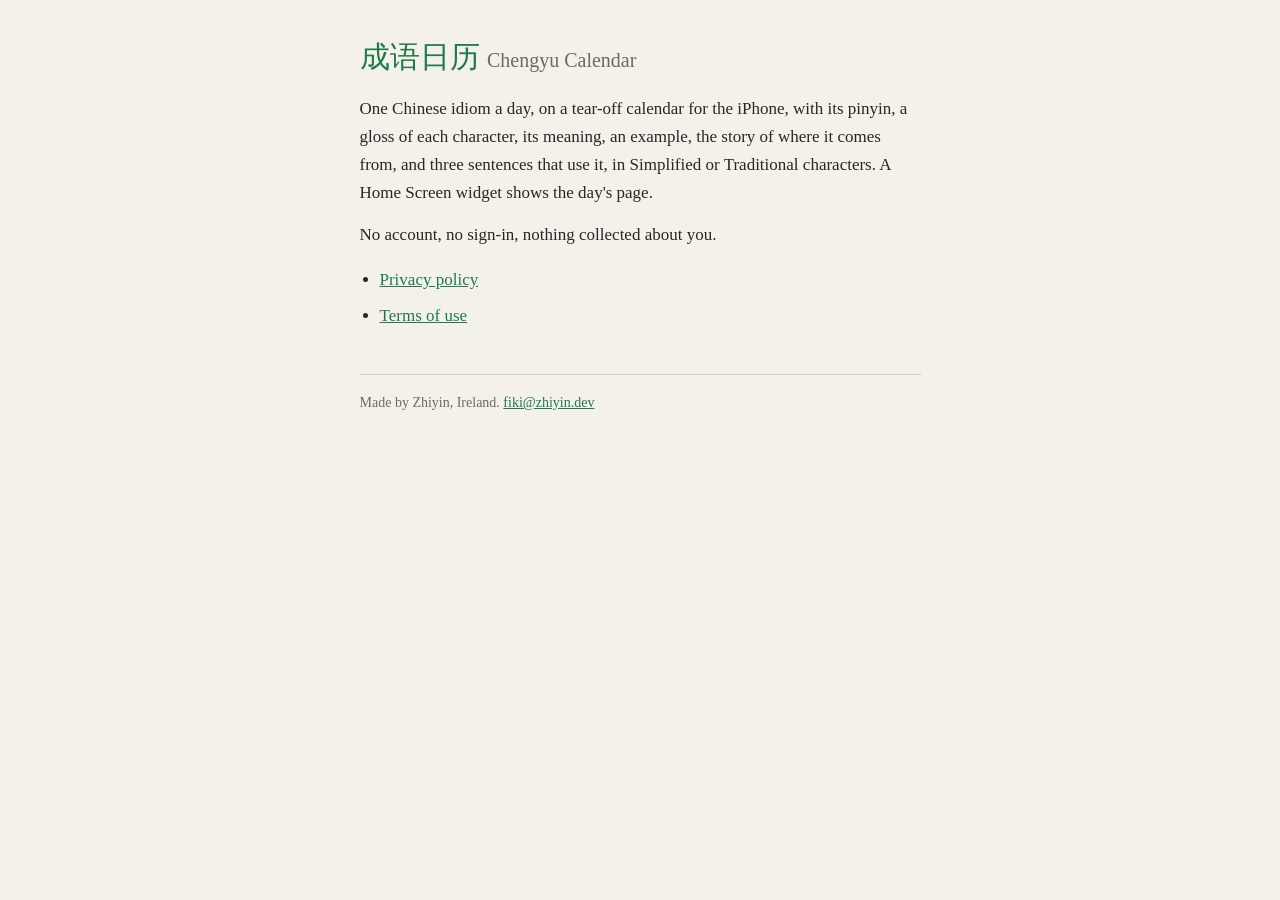
==== index.html @ 8fd307ae "Chengyu Calendar: privacy policy and terms of use" ====
<!doctype html><html lang="en"><head><meta charset="utf-8"><meta name="viewport" content="width=device-width,initial-scale=1"><title>Chengyu Calendar</title><style>
:root{--paper:#f4f1ea;--ink:#2a2723;--green:#1f7a4a;--rule:#d6cfbf;--muted:#6f695e}
body{background:var(--paper);color:var(--ink);font:17px/1.65 Georgia,"Times New Roman",serif;margin:0;padding:40px 20px}
main{max-width:66ch;margin:0 auto}
h1{font-weight:normal;font-size:30px;line-height:1.15;color:var(--green);margin:0 0 20px}
h2{font-weight:normal;font-size:21px;margin:30px 0 8px;color:var(--green)}
p{margin:0 0 14px} .note{color:var(--muted);font-style:italic}
ul{padding-left:20px} li{margin-bottom:8px}
a{color:var(--green)} nav{margin-bottom:28px;font-size:15px;color:var(--muted)} nav a{margin-right:16px}
footer{margin-top:44px;padding-top:16px;border-top:1px solid var(--rule);font-size:14px;color:var(--muted)}
</style></head><body><main>
<h1>成语日历 <span style="font-size:20px;color:var(--muted)">Chengyu Calendar</span></h1>
<p>One Chinese idiom a day, on a tear-off calendar for the iPhone, with its pinyin, a gloss of each character, its meaning, an example, the story of where it comes from, and three sentences that use it, in Simplified or Traditional characters. A Home Screen widget shows the day's page.</p>
<p>No account, no sign-in, nothing collected about you.</p>
<ul><li><a href="privacy/">Privacy policy</a></li><li><a href="terms/">Terms of use</a></li></ul>
<footer>Made by Zhiyin, Ireland. <a href="mailto:fiki@zhiyin.dev">fiki@zhiyin.dev</a></footer></main></body></html>
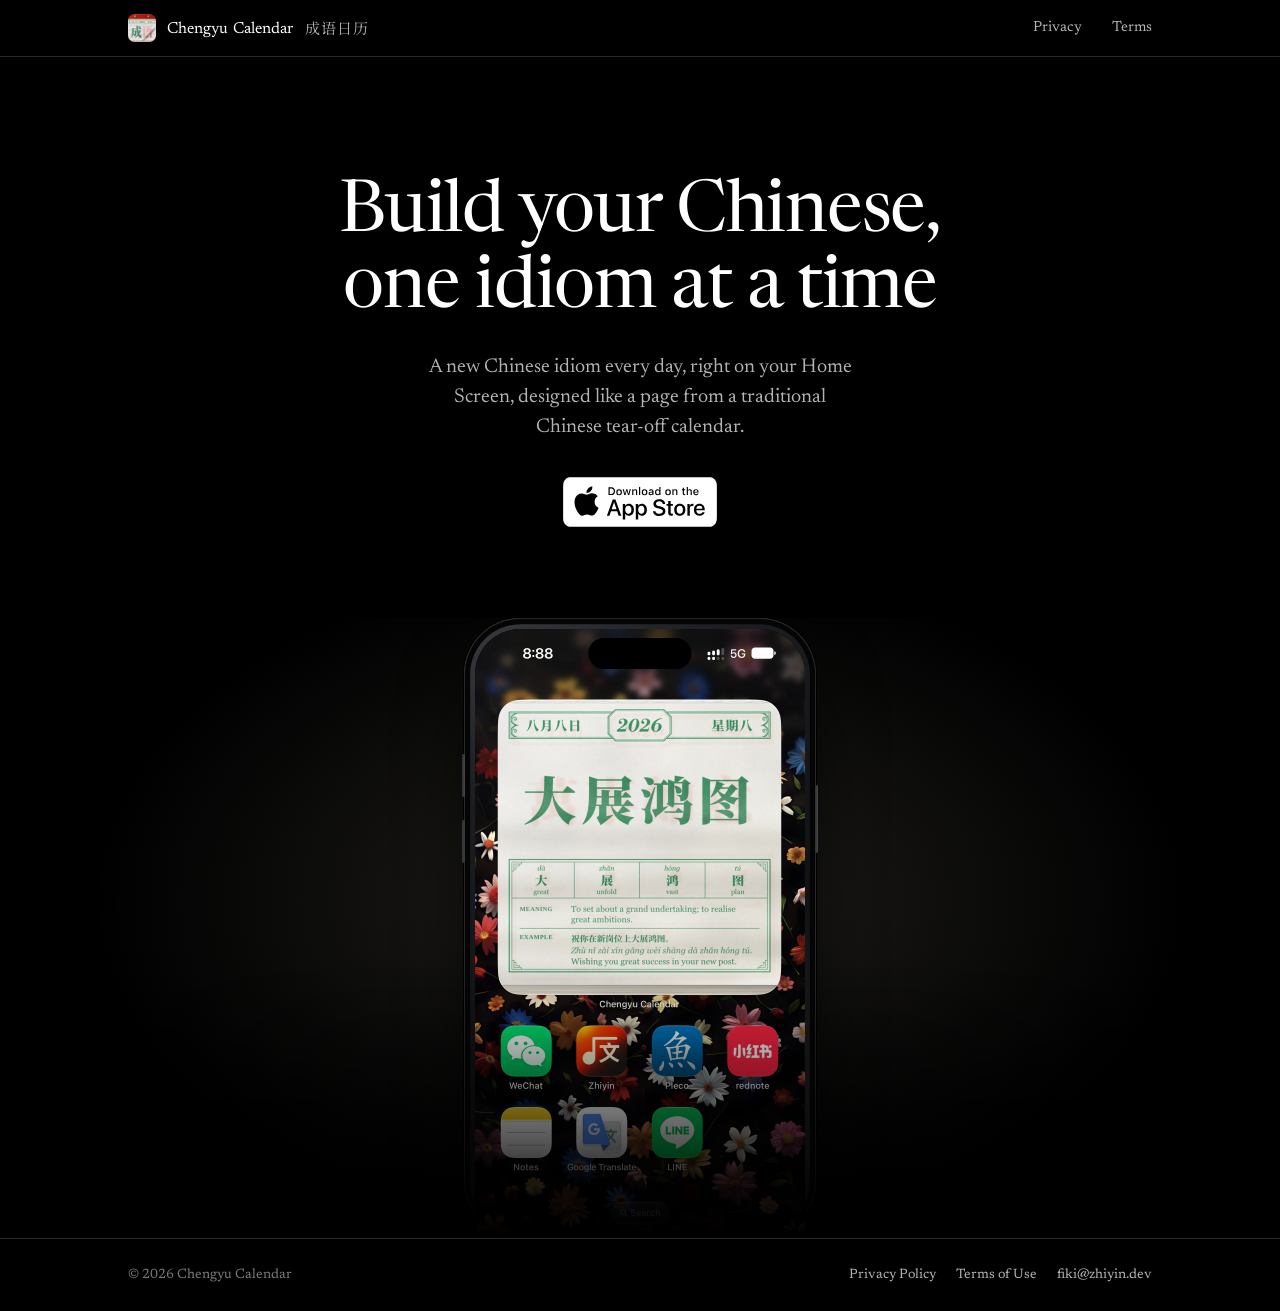
==== commit f51979a0: "The new site: a welcome page, the Privacy Policy and the Terms of Use, on black Built from website/ " ====
--- a/index.html
+++ b/index.html
@@ -1,16 +1,57 @@
-<!doctype html><html lang="en"><head><meta charset="utf-8"><meta name="viewport" content="width=device-width,initial-scale=1"><title>Chengyu Calendar</title><style>
-:root{--paper:#f4f1ea;--ink:#2a2723;--green:#1f7a4a;--rule:#d6cfbf;--muted:#6f695e}
-body{background:var(--paper);color:var(--ink);font:17px/1.65 Georgia,"Times New Roman",serif;margin:0;padding:40px 20px}
-main{max-width:66ch;margin:0 auto}
-h1{font-weight:normal;font-size:30px;line-height:1.15;color:var(--green);margin:0 0 20px}
-h2{font-weight:normal;font-size:21px;margin:30px 0 8px;color:var(--green)}
-p{margin:0 0 14px} .note{color:var(--muted);font-style:italic}
-ul{padding-left:20px} li{margin-bottom:8px}
-a{color:var(--green)} nav{margin-bottom:28px;font-size:15px;color:var(--muted)} nav a{margin-right:16px}
-footer{margin-top:44px;padding-top:16px;border-top:1px solid var(--rule);font-size:14px;color:var(--muted)}
-</style></head><body><main>
-<h1>成语日历 <span style="font-size:20px;color:var(--muted)">Chengyu Calendar</span></h1>
-<p>One Chinese idiom a day, on a tear-off calendar for the iPhone, with its pinyin, a gloss of each character, its meaning, an example, the story of where it comes from, and three sentences that use it, in Simplified or Traditional characters. A Home Screen widget shows the day's page.</p>
-<p>No account, no sign-in, nothing collected about you.</p>
-<ul><li><a href="privacy/">Privacy policy</a></li><li><a href="terms/">Terms of use</a></li></ul>
-<footer>Made by Zhiyin, Ireland. <a href="mailto:fiki@zhiyin.dev">fiki@zhiyin.dev</a></footer></main></body></html>+<!doctype html>
+<html lang="en">
+<head>
+<meta charset="utf-8">
+<meta name="viewport" content="width=device-width,initial-scale=1,viewport-fit=cover">
+<title>Chengyu Calendar</title>
+<meta name="description" content="Build your Chinese, one idiom at a time. A new Chinese idiom every day, right on your iPhone’s Home Screen.">
+<meta name="theme-color" content="#000000">
+<link rel="canonical" href="https://chengyucalendar.com/">
+<meta property="og:type" content="website">
+<meta property="og:site_name" content="Chengyu Calendar">
+<meta property="og:title" content="Chengyu Calendar">
+<meta property="og:description" content="Build your Chinese, one idiom at a time. A new Chinese idiom every day, right on your iPhone’s Home Screen.">
+<meta property="og:url" content="https://chengyucalendar.com/">
+<meta property="og:image" content="https://chengyucalendar.com/assets/og.png">
+<meta property="og:image:width" content="1200">
+<meta property="og:image:height" content="630">
+<meta name="twitter:card" content="summary_large_image">
+<meta name="apple-itunes-app" content="app-id=6813331921">
+<link rel="icon" type="image/png" href="assets/icon-64.png">
+<link rel="apple-touch-icon" href="assets/icon-180.png">
+<link rel="preconnect" href="https://fonts.googleapis.com">
+<link rel="preconnect" href="https://fonts.gstatic.com" crossorigin>
+<link rel="stylesheet" href="https://fonts.googleapis.com/css2?family=Newsreader:opsz,wght@6..72,400;6..72,600&family=Noto+Serif+SC:wght@400&display=swap">
+<link rel="stylesheet" href="assets/site.css">
+</head>
+<body>
+<header class="nav">
+  <div class="wrap">
+    <a class="brand" href="./" aria-label="Chengyu Calendar, home">
+      <img src="assets/icon-64.png" alt="" width="28" height="28">
+      <span class="name">Chengyu Calendar</span><span class="han" lang="zh-Hans">成语日历</span>
+    </a>
+    <nav aria-label="Legal">
+      <a href="privacy/">Privacy</a>
+      <a href="terms/">Terms</a>
+    </nav>
+  </div>
+</header>
+<main class="hero">
+  <div class="wrap">
+    <h1>Build your Chinese, one idiom at a time</h1>
+    <p class="sub">A new Chinese idiom every day, right on your Home Screen, designed like a page from a traditional Chinese tear-off calendar.</p>
+    <a class="badge" href="https://apps.apple.com/app/id6813331921"><img src="assets/badge-white.svg" alt="Download on the App Store" width="156" height="52"></a>
+  </div>
+  <div class="stage">
+    <div class="phone"><div class="screen island"><img src="assets/home.webp" alt="An iPhone Home Screen with the Chengyu Calendar widget showing today’s page: 大展鸿图, dà zhǎn hóng tú, to set about a grand undertaking" width="1320" height="2868" fetchpriority="high"></div></div>
+  </div>
+</main>
+<footer>
+  <div class="wrap">
+    <span>© 2026 Chengyu Calendar</span>
+    <span class="links"><a href="privacy/">Privacy Policy</a><a href="terms/">Terms of Use</a><a href="mailto:fiki@zhiyin.dev">fiki@zhiyin.dev</a></span>
+  </div>
+</footer>
+</body>
+</html>
--- a/assets/site.css
+++ b/assets/site.css
@@ -0,0 +1,129 @@
+/* Chengyu Calendar: the onboarding on the web. Black, Apple's New York, white words, the page lit. */
+:root{
+  color-scheme:dark;
+  --ground:#000;
+  --white:#fff;
+  --dim:rgba(255,255,255,.7);
+  --faint:rgba(255,255,255,.48);
+  --hair:rgba(255,255,255,.16);
+  --serif:ui-serif,"New York","Newsreader",Georgia,"Times New Roman",serif;
+  --han:"Noto Serif SC","Songti SC","STSong",serif;
+  --gutter:clamp(16px,4vw,48px);
+}
+*{box-sizing:border-box}
+html{background:var(--ground);-webkit-text-size-adjust:100%}
+body{margin:0;min-height:100svh;display:flex;flex-direction:column;background:var(--ground);color:var(--white);
+  font-family:var(--serif);font-size:17px;line-height:1.5;-webkit-font-smoothing:antialiased;text-rendering:optimizeLegibility}
+main{flex:1}
+img{max-width:100%;display:block}
+a{color:inherit}
+:focus-visible{outline:1.5px solid #fff;outline-offset:4px;border-radius:4px}
+.wrap{max-width:1120px;margin:0 auto;padding-inline:var(--gutter)}
+.han{font-family:var(--han)}
+
+/* the header: the icon, the name, 成语日历, and two words on the right.
+   Each word's box is trimmed to its letters (cap height to baseline), so centring the row centres
+   the icon on the letters themselves, not on the fonts' line boxes, which differ between the Latin
+   serif and the Chinese one (that difference set the English visibly higher than the Chinese). */
+.nav{position:sticky;top:0;z-index:20;background:rgba(0,0,0,.74);-webkit-backdrop-filter:saturate(1.4) blur(18px);backdrop-filter:saturate(1.4) blur(18px);
+  border-bottom:1px solid var(--hair);padding-top:env(safe-area-inset-top,0px)}
+.nav .wrap{display:flex;align-items:center;justify-content:space-between;height:56px;gap:16px}
+.brand{display:flex;align-items:center;gap:11px;text-decoration:none;white-space:nowrap}
+.brand img{width:28px;height:28px;border-radius:6.5px;flex:none}
+.brand .name{font-size:16px;line-height:1;letter-spacing:.005em}
+.brand .han{font-size:15px;line-height:1;color:var(--dim);letter-spacing:.06em;margin-left:1px}
+.nav nav{display:flex;align-items:center;gap:clamp(18px,3vw,30px);font-size:14.5px;line-height:1}
+.nav nav a{text-decoration:none;color:var(--dim);transition:color .2s}
+.nav nav a:hover,.nav nav a[aria-current]{color:#fff}
+.brand .name,.brand .han,.nav nav a{text-box:trim-both cap alphabetic}
+/* where the trim is not supported, the same result by hand: New York's and Newsreader's letters sit
+   high in their line box, Noto Serif SC's ideographs low */
+@supports not (text-box:trim-both cap alphabetic){
+  .brand .name{position:relative;top:.06em}
+  .brand .han{position:relative;top:-.02em}
+}
+
+/* the iPhone 17 Pro, drawn round the capture: the screen's width sets everything */
+.phone{--sw:320px;--b:calc(var(--sw)*.034);position:relative;width:calc(var(--sw) + 2*var(--b));padding:var(--b);
+  border-radius:calc(var(--sw)*.137 + var(--b));
+  background:linear-gradient(145deg,#3b3c40 0%,#1c1d20 22%,#111214 60%,#2a2b2f 100%);
+  box-shadow:inset 0 0 0 1px rgba(255,255,255,.14),inset 0 0 0 calc(var(--b)*.55) #050506,0 0 0 1px #000,0 40px 80px -20px rgba(0,0,0,.9);flex:none}
+.phone::before,.phone::after{content:"";position:absolute;width:3px;border-radius:2px;background:linear-gradient(90deg,#2c2d31,#46474c)}
+.phone::before{left:-2px;top:22%;height:7%;box-shadow:0 calc(var(--sw)*.2) 0 0 #36373b}
+.phone::after{right:-2px;top:27%;height:11%}
+.screen{position:relative;border-radius:calc(var(--sw)*.137);overflow:hidden;aspect-ratio:1206/2622;background:#0c0c0c;isolation:isolate}
+.screen img{position:absolute;inset:0;width:100%;height:100%;object-fit:cover}
+/* the Dynamic Island, for a screenshot made without one */
+.screen.island::before{content:"";position:absolute;z-index:2;left:50%;top:calc(var(--sw)*.028);width:calc(var(--sw)*.313);height:calc(var(--sw)*.092);
+  transform:translateX(-50%);border-radius:999px;background:#000}
+.screen::after{content:"";position:absolute;inset:0;border-radius:inherit;pointer-events:none;
+  background:linear-gradient(160deg,rgba(255,255,255,.07),rgba(255,255,255,0) 38%)}
+
+/* the landing: the welcome comes out of the dark, then the page */
+.hero{padding-top:clamp(64px,10vw,120px);text-align:center;overflow:hidden}
+.hero h1{font-weight:400;font-size:clamp(38px,6.2vw,72px);line-height:1.05;letter-spacing:-.018em;margin:0 auto;max-width:14ch;text-wrap:balance}
+.hero .sub{color:var(--dim);font-size:clamp(17px,1.8vw,20px);line-height:1.5;max-width:40ch;margin:24px auto 0;text-wrap:pretty}
+.badge{display:inline-block;line-height:0;border-radius:9px;margin-top:34px}
+.badge img{height:52px;width:auto}
+.stage{margin:clamp(52px,7vw,80px) auto 0;display:flex;justify-content:center;position:relative;
+  height:clamp(400px,56vw,620px);-webkit-mask-image:linear-gradient(#000 55%,transparent 100%);mask-image:linear-gradient(#000 55%,transparent 100%)}
+.stage::before{content:"";position:absolute;left:50%;top:-10%;width:130%;max-width:1100px;aspect-ratio:1.6;transform:translateX(-50%);
+  background:radial-gradient(closest-side,rgba(255,244,225,.13),rgba(255,244,225,0));pointer-events:none}
+.stage .phone{--sw:clamp(250px,26vw,330px)}
+@media (prefers-reduced-motion:no-preference){
+  .hero h1{animation:welcome 1.6s cubic-bezier(.2,.7,.2,1) both}
+  .hero .sub{animation:rise 1.1s .9s ease-out both}
+  .hero .badge{animation:rise 1.1s 1.15s ease-out both}
+  .stage{animation:rise 1.6s 1.35s cubic-bezier(.2,.7,.2,1) both}
+}
+@keyframes welcome{from{opacity:0;filter:blur(18px);transform:scale(.9)}60%{opacity:1}to{opacity:1;filter:blur(0);transform:none}}
+@keyframes rise{from{opacity:0;transform:translateY(18px)}to{opacity:1;transform:none}}
+
+/* the legal pages: the contents beside, the text at a reading measure */
+.legal{display:grid;grid-template-columns:190px minmax(0,66ch);gap:clamp(32px,6vw,96px);justify-content:center;
+  padding-block:clamp(56px,8vw,104px) clamp(72px,10vw,128px)}
+.legal aside{position:sticky;top:96px;align-self:start;font-size:14px}
+.legal aside ol{list-style:none;margin:0;padding:0;border-left:1px solid var(--hair)}
+.legal aside li a{display:block;padding:5px 0 5px 14px;color:var(--faint);text-decoration:none;line-height:1.35}
+.legal aside li a:hover{color:#fff}
+.legal h1{font-weight:400;color:#fff;font-size:clamp(34px,4.6vw,52px);line-height:1.06;letter-spacing:-.015em;margin:0 0 34px}
+.legal .meta{display:grid;grid-template-columns:max-content 1fr;gap:8px 22px;margin:0 0 44px;padding:20px 0;
+  border-top:1px solid var(--hair);border-bottom:1px solid var(--hair);font-size:15px}
+.legal .meta dt{color:var(--faint)}
+.legal .meta dd{margin:0;color:var(--dim)}
+.legal article{font-size:18px;line-height:1.62;color:var(--dim)}
+.legal .meta+p{color:#fff;font-size:20px;line-height:1.5}
+.legal h2{font-weight:400;color:#fff;font-size:21px;line-height:1.3;margin:48px 0 12px;scroll-margin-top:88px}
+.legal h2 .n{display:inline-block;min-width:1.6em;color:var(--faint);font-variant-numeric:tabular-nums}
+.legal p{margin:0 0 16px}
+.legal ul{margin:0 0 16px;padding-left:1.1em}
+.legal li{margin-bottom:8px}
+.legal li::marker{color:var(--faint)}
+.legal strong{color:#fff;font-weight:600}
+.legal article a{color:#fff;text-underline-offset:3px;text-decoration-thickness:1px;text-decoration-color:rgba(255,255,255,.4);overflow-wrap:anywhere}
+
+footer{border-top:1px solid var(--hair);padding-block:26px calc(26px + env(safe-area-inset-bottom,0px));font-size:13.5px;color:var(--faint)}
+footer .wrap{display:flex;justify-content:space-between;align-items:center;gap:12px 24px;flex-wrap:wrap}
+footer .links{display:flex;flex-wrap:wrap;gap:8px 20px}
+footer a{text-decoration:none;color:var(--dim)}
+footer a:hover{color:#fff}
+
+@media (max-width:880px){
+  .legal{grid-template-columns:minmax(0,1fr)}
+  .legal aside{display:none}
+}
+/* a phone: the same row, a little smaller, so the name and the links keep their distance */
+@media (max-width:440px){
+  .brand{gap:8px}
+  .brand img{width:26px;height:26px;border-radius:6px}
+  .brand .name{font-size:15px}
+  .brand .han{font-size:13.5px;letter-spacing:.04em}
+  .nav nav{gap:16px;font-size:14px}
+}
+@media (max-width:350px){
+  .brand .han{display:none}
+}
+@media (max-width:520px){
+  .legal .meta{grid-template-columns:1fr;gap:2px}
+  .legal .meta dd{margin-bottom:10px}
+}
